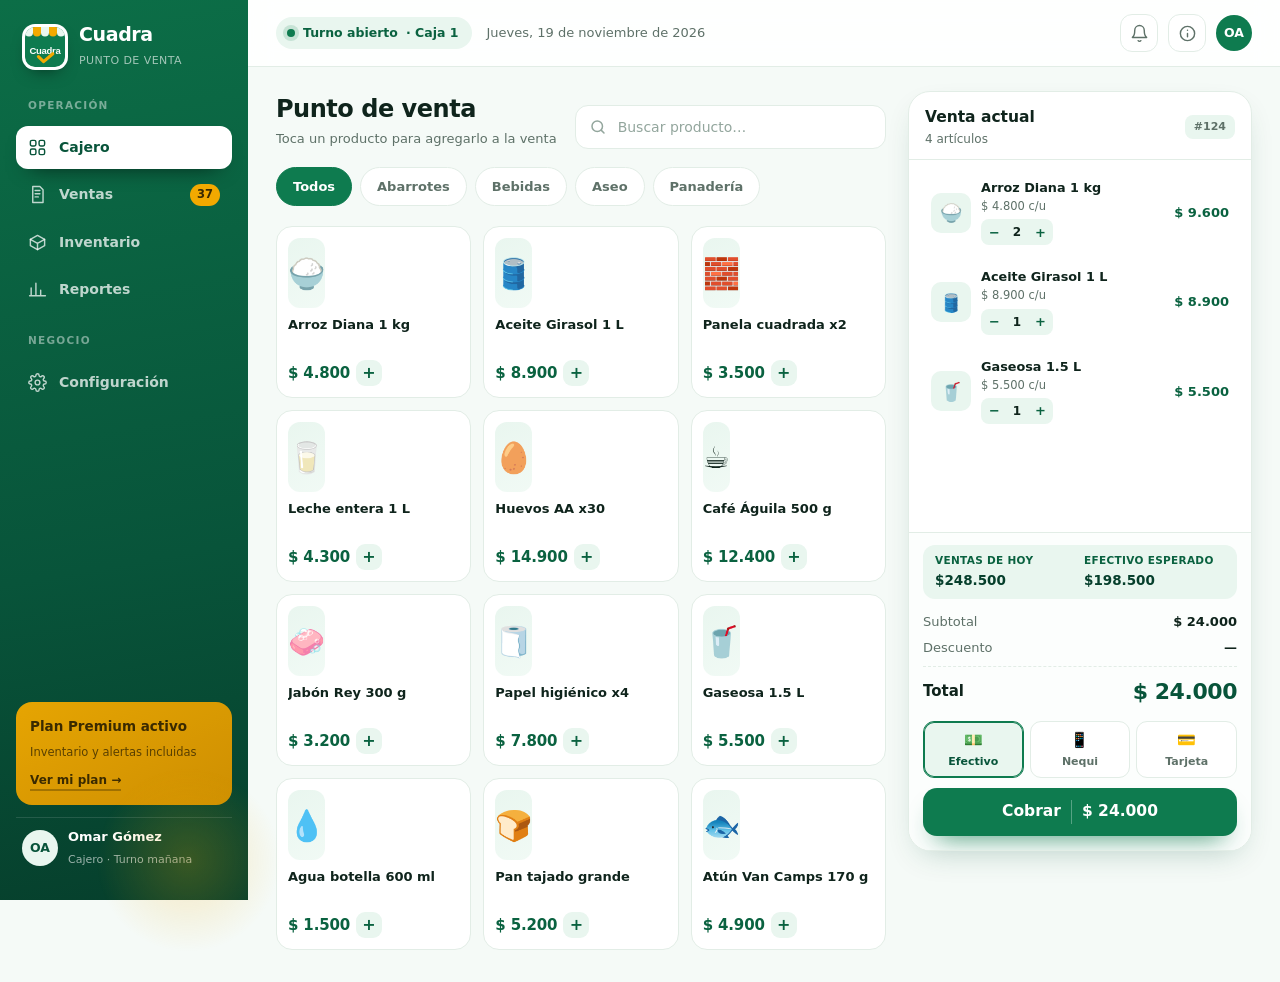
==== cajero.html @ 862bafe7 "Add vista de cajero responsive" ====
<!DOCTYPE html>
<html lang="es">
<head>
<meta charset="utf-8">
<meta name="viewport" content="width=device-width, initial-scale=1, viewport-fit=cover">
<meta name="theme-color" content="#0E7B4F">
<title>Cuadra · Cajero</title>
<link rel="icon" href="assets/logo-cuadra.svg">
<link rel="stylesheet" href="assets/app.css">
</head>
<body>

<div class="app">

  <!-- ================= BARRA LATERAL ================= -->
  <aside class="sidebar">
    <a class="marca" href="nosotros.html" title="Ir a la página Nosotros">
      <img class="marca__logo" src="assets/logo-cuadra.svg" alt="Cuadra">
      <span>
        <span class="marca__nombre">Cuadra</span><br>
        <span class="marca__sub">Punto de venta</span>
      </span>
    </a>

    <nav class="nav" aria-label="Navegación principal">
      <p class="nav__titulo">Operación</p>

      <a class="nav-item activo" href="cajero.html" aria-current="page">
        <svg viewBox="0 0 24 24" fill="none" stroke="currentColor" stroke-width="1.8" stroke-linecap="round" stroke-linejoin="round"><rect x="3" y="3" width="7" height="7" rx="2"/><rect x="14" y="3" width="7" height="7" rx="2"/><rect x="3" y="14" width="7" height="7" rx="2"/><rect x="14" y="14" width="7" height="7" rx="2"/></svg>
        Cajero
      </a>

      <a class="nav-item" href="#" aria-disabled="true">
        <svg viewBox="0 0 24 24" fill="none" stroke="currentColor" stroke-width="1.8" stroke-linecap="round" stroke-linejoin="round"><path d="M6 2h9l4 4v16H6z"/><path d="M9 7h6M9 11h6M9 15h4"/></svg>
        Ventas
        <span class="nav-item__badge">37</span>
      </a>

      <a class="nav-item" href="#" aria-disabled="true">
        <svg viewBox="0 0 24 24" fill="none" stroke="currentColor" stroke-width="1.8" stroke-linecap="round" stroke-linejoin="round"><path d="M21 8l-9-5-9 5v8l9 5 9-5z"/><path d="M3 8l9 5 9-5M12 13v8"/></svg>
        Inventario
      </a>

      <a class="nav-item" href="#" aria-disabled="true">
        <svg viewBox="0 0 24 24" fill="none" stroke="currentColor" stroke-width="1.8" stroke-linecap="round" stroke-linejoin="round"><path d="M4 20V10M10 20V4M16 20v-7M22 20H2"/></svg>
        Reportes
      </a>

      <p class="nav__titulo" style="margin-top:18px">Negocio</p>

      <a class="nav-item" href="#" aria-disabled="true">
        <svg viewBox="0 0 24 24" fill="none" stroke="currentColor" stroke-width="1.8" stroke-linecap="round" stroke-linejoin="round"><circle cx="12" cy="12" r="3"/><path d="M19.4 15a1.7 1.7 0 0 0 .3 1.9l.1.1a2 2 0 1 1-2.8 2.8l-.1-.1a1.7 1.7 0 0 0-1.9-.3 1.7 1.7 0 0 0-1 1.5V21a2 2 0 1 1-4 0v-.1a1.7 1.7 0 0 0-1.1-1.5 1.7 1.7 0 0 0-1.9.3l-.1.1a2 2 0 1 1-2.8-2.8l.1-.1a1.7 1.7 0 0 0 .3-1.9 1.7 1.7 0 0 0-1.5-1H3a2 2 0 1 1 0-4h.1A1.7 1.7 0 0 0 4.6 9a1.7 1.7 0 0 0-.3-1.9l-.1-.1a2 2 0 1 1 2.8-2.8l.1.1a1.7 1.7 0 0 0 1.9.3H9a1.7 1.7 0 0 0 1-1.5V3a2 2 0 1 1 4 0v.1a1.7 1.7 0 0 0 1 1.5 1.7 1.7 0 0 0 1.9-.3l.1-.1a2 2 0 1 1 2.8 2.8l-.1.1a1.7 1.7 0 0 0-.3 1.9V9a1.7 1.7 0 0 0 1.5 1H21a2 2 0 1 1 0 4h-.1a1.7 1.7 0 0 0-1.5 1z"/></svg>
        Configuración
      </a>
    </nav>

    <div class="sidebar__pie">
      <div class="tarjeta-plan">
        <strong>Plan Premium activo</strong>
        <span>Inventario y alertas incluidas</span>
        <a href="nosotros.html#planes">Ver mi plan →</a>
      </div>
      <div class="usuario">
        <span class="avatar">OA</span>
        <span class="usuario__info">
          <b>Omar Gómez</b>
          <span>Cajero · Turno mañana</span>
        </span>
      </div>
    </div>
  </aside>

  <!-- ================= CONTENIDO ================= -->
  <main class="pos">

    <header class="topbar">
      <a class="topbar__marca" href="nosotros.html">
        <img src="assets/logo-cuadra.svg" alt="">
        <span>Cuadra</span>
      </a>

      <span class="estado"><span class="estado__punto"></span> Turno abierto<span class="estado__extra"> · Caja 1</span></span>
      <span class="topbar__fecha">Jueves, 19 de noviembre de 2026</span>

      <div class="topbar__acciones">
        <button class="icono-btn" type="button" aria-label="Notificaciones">
          <svg viewBox="0 0 24 24" fill="none" stroke="currentColor" stroke-width="1.8" stroke-linecap="round" stroke-linejoin="round"><path d="M18 8a6 6 0 1 0-12 0c0 7-3 9-3 9h18s-3-2-3-9"/><path d="M13.7 21a2 2 0 0 1-3.4 0"/></svg>
        </button>
        <a class="icono-btn icono-btn--info" href="nosotros.html" aria-label="Ver la página del producto">
          <svg viewBox="0 0 24 24" fill="none" stroke="currentColor" stroke-width="1.8" stroke-linecap="round" stroke-linejoin="round"><circle cx="12" cy="12" r="9"/><path d="M12 16v-4M12 8h.01"/></svg>
        </a>
        <span class="avatar" style="background:#0E7B4F;color:#fff">OA</span>
      </div>
    </header>

    <div class="pos-grid">

      <!-- ---------- Catálogo ---------- -->
      <section class="catalogo" aria-label="Catálogo de productos">
        <div class="catalogo__cab">
          <div>
            <h1>Punto de venta</h1>
            <p class="muted">Toca un producto para agregarlo a la venta</p>
          </div>
          <div class="buscador">
            <svg viewBox="0 0 24 24" fill="none" stroke="currentColor" stroke-width="2" stroke-linecap="round"><circle cx="11" cy="11" r="7"/><path d="m20 20-3.5-3.5"/></svg>
            <input id="buscar" type="search" placeholder="Buscar producto…" aria-label="Buscar producto">
          </div>
        </div>

        <div class="chips" id="chips" role="tablist" aria-label="Categorías"></div>
        <div class="productos" id="productos"></div>
      </section>

      <!-- ---------- Ticket ---------- -->
      <aside class="ticket" id="ticket" aria-label="Venta actual">
        <div class="ticket__cab">
          <div>
            <h2>Venta actual</h2>
            <p id="cantidadItems">0 artículos</p>
          </div>
          <span class="ticket__folio" id="folio">#124</span>
          <button class="icono-btn ticket__cerrar" id="cerrarTicket" type="button" aria-label="Cerrar">
            <svg viewBox="0 0 24 24" fill="none" stroke="currentColor" stroke-width="2" stroke-linecap="round"><path d="M18 6 6 18M6 6l12 12"/></svg>
          </button>
        </div>

        <div class="ticket__items" id="items"></div>

        <div class="ticket__pie">
          <div class="resumen-turno">
            <div><span>Ventas de hoy</span><b>$248.500</b></div>
            <div><span>Efectivo esperado</span><b>$198.500</b></div>
          </div>

          <div class="fila"><span>Subtotal</span><b id="subtotal">$0</b></div>
          <div class="fila"><span>Descuento</span><b>—</b></div>
          <div class="fila fila--total"><span>Total</span><b id="total">$0</b></div>

          <div class="pagos" role="group" aria-label="Método de pago">
            <button class="pago activo" type="button" data-pago="Efectivo"><em>💵</em> Efectivo</button>
            <button class="pago" type="button" data-pago="Nequi"><em>📱</em> Nequi</button>
            <button class="pago" type="button" data-pago="Tarjeta"><em>💳</em> Tarjeta</button>
          </div>

          <button class="btn-cobrar" id="cobrar" type="button">
            Cobrar <span id="cobrarTotal">$0</span>
          </button>
        </div>
      </aside>

    </div>
  </main>
</div>

<!-- ================= NAVEGACIÓN MÓVIL ================= -->
<nav class="bottom-nav" aria-label="Navegación móvil">
  <a class="activo" href="cajero.html">
    <svg viewBox="0 0 24 24" fill="none" stroke="currentColor" stroke-width="1.8" stroke-linecap="round" stroke-linejoin="round"><rect x="3" y="3" width="7" height="7" rx="2"/><rect x="14" y="3" width="7" height="7" rx="2"/><rect x="3" y="14" width="7" height="7" rx="2"/><rect x="14" y="14" width="7" height="7" rx="2"/></svg>
    Cajero
  </a>
  <a href="#">
    <svg viewBox="0 0 24 24" fill="none" stroke="currentColor" stroke-width="1.8" stroke-linecap="round" stroke-linejoin="round"><path d="M6 2h9l4 4v16H6z"/><path d="M9 7h6M9 11h6M9 15h4"/></svg>
    Ventas
  </a>
  <a href="#">
    <svg viewBox="0 0 24 24" fill="none" stroke="currentColor" stroke-width="1.8" stroke-linecap="round" stroke-linejoin="round"><path d="M21 8l-9-5-9 5v8l9 5 9-5z"/><path d="M3 8l9 5 9-5M12 13v8"/></svg>
    Inventario
  </a>
  <a href="nosotros.html">
    <svg viewBox="0 0 24 24" fill="none" stroke="currentColor" stroke-width="1.8" stroke-linecap="round" stroke-linejoin="round"><circle cx="12" cy="8" r="4"/><path d="M4 21v-1a6 6 0 0 1 6-6h4a6 6 0 0 1 6 6v1"/></svg>
    Nosotros
  </a>
</nav>

<!-- Barra flotante del carrito (móvil) -->
<div class="cart-bar" id="cartBar" hidden>
  <div class="cart-bar__info">
    <span id="cartBarInfo">0 artículos</span>
    <b id="cartBarTotal">$0</b>
  </div>
  <button type="button" id="abrirTicket">Ver venta</button>
</div>

<div class="scrim" id="scrim"></div>

<!-- ================= MODAL DE COBRO ================= -->
<div class="modal" id="modal" role="dialog" aria-modal="true" aria-labelledby="modalTitulo">
  <div class="modal__caja">
    <div class="modal__icono">
      <svg viewBox="0 0 24 24" fill="none" stroke="currentColor" stroke-width="2" stroke-linecap="round" stroke-linejoin="round"><path d="M20 6 9 17l-5-5"/></svg>
    </div>
    <h3 id="modalTitulo">Confirmar cobro</h3>
    <p>Revisa el monto antes de cerrar la venta.</p>

    <div class="modal__total">
      <span>Total a cobrar</span>
      <b id="modalTotal">$0</b>
    </div>

    <div class="campo">
      <label for="efectivo">Efectivo recibido</label>
      <input id="efectivo" type="number" inputmode="numeric" min="0" step="100" placeholder="0">
    </div>

    <div class="cambio">
      <span>Cambio</span>
      <b id="cambio">$0</b>
    </div>

    <div class="modal__acciones">
      <button class="btn btn-ghost" type="button" id="cerrarModal">Cancelar</button>
      <button class="btn btn-primary" type="button" id="confirmarVenta">Registrar venta</button>
    </div>
  </div>
</div>

<div class="toast" id="toast" role="status" aria-live="polite">
  <svg viewBox="0 0 24 24" fill="none" stroke="currentColor" stroke-width="2.4" stroke-linecap="round" stroke-linejoin="round"><path d="M20 6 9 17l-5-5"/></svg>
  <span>Producto agregado</span>
</div>

<script src="assets/app.js"></script>
</body>
</html>
---- assets/app.css ----
/* =========================================================
   CUADRA — Hoja de estilos única
   Paleta: verde #0E7B4F · ámbar #F2A900 · menta #E9F6EF
   Vistas: cajero (escritorio + móvil) y sitio "Nosotros"
   ========================================================= */

/* ---------- 1. Tokens y base ---------- */
:root {
  --verde: #0E7B4F;
  --verde-600: #0C6E47;
  --verde-700: #0A6240;
  --verde-800: #08543A;
  --verde-900: #063F2C;
  --ambar: #F2A900;
  --ambar-600: #D99400;
  --ambar-100: #FFF4D6;
  --menta: #E9F6EF;
  --menta-300: #CDEBDC;
  --menta-400: #A9DCC2;
  --tinta: #0F241C;
  --gris: #5E7168;
  --gris-300: #93A69D;
  --linea: #E2EDE6;
  --fondo: #F5FAF7;
  --blanco: #FFFFFF;
  --rojo: #C8402F;

  --radio-s: 12px;
  --radio: 18px;
  --radio-l: 24px;
  --sombra-s: 0 2px 8px -2px rgba(8, 84, 58, .12);
  --sombra: 0 12px 32px -14px rgba(8, 84, 58, .30);
  --sombra-l: 0 28px 70px -30px rgba(8, 84, 58, .45);
  --fuente: "Segoe UI Variable Display", "Segoe UI", system-ui, -apple-system,
            "Helvetica Neue", Arial, sans-serif;
}

*, *::before, *::after { box-sizing: border-box; }

html { -webkit-text-size-adjust: 100%; scroll-behavior: smooth; }

body {
  margin: 0;
  font-family: var(--fuente);
  font-size: 15px;
  line-height: 1.5;
  color: var(--tinta);
  background: var(--fondo);
  -webkit-font-smoothing: antialiased;
}

h1, h2, h3, h4, p, figure, blockquote { margin: 0; }
ul { margin: 0; padding: 0; list-style: none; }
a { color: inherit; text-decoration: none; }
button { font: inherit; color: inherit; background: none; border: 0; cursor: pointer; }
svg { display: block; }
img { max-width: 100%; }

:focus-visible {
  outline: 3px solid rgba(242, 169, 0, .55);
  outline-offset: 2px;
  border-radius: 10px;
}

[hidden] { display: none !important; }
.muted { color: var(--gris); font-size: 13px; }
.sr-only {
  position: absolute; width: 1px; height: 1px; padding: 0; margin: -1px;
  overflow: hidden; clip: rect(0 0 0 0); white-space: nowrap; border: 0;
}

/* ---------- 2. Botones y etiquetas ---------- */
.btn {
  display: inline-flex; align-items: center; justify-content: center; gap: 9px;
  padding: 12px 20px; border-radius: 999px;
  font-weight: 700; font-size: 14.5px; line-height: 1;
  border: 1px solid transparent;
  transition: transform .12s ease, background .18s ease, box-shadow .18s ease, color .18s ease;
  white-space: nowrap;
}
.btn:active { transform: translateY(1px); }
.btn svg { width: 18px; height: 18px; }

.btn-primary { background: var(--verde); color: #fff; box-shadow: 0 10px 22px -12px rgba(14, 123, 79, .9); }
.btn-primary:hover { background: var(--verde-700); }

.btn-ambar { background: var(--ambar); color: #3A2A00; box-shadow: 0 12px 26px -12px rgba(242, 169, 0, .9); }
.btn-ambar:hover { background: #FFB91A; }

.btn-ghost { background: transparent; color: var(--verde-700); border-color: var(--menta-300); }
.btn-ghost:hover { background: var(--menta); }

.btn-blanco { background: #fff; color: var(--verde-800); }
.btn-blanco:hover { background: var(--menta); }

.btn-lg { padding: 15px 26px; font-size: 15.5px; }
.btn-block { width: 100%; }

.etiqueta {
  display: inline-flex; align-items: center; gap: 7px;
  padding: 6px 12px; border-radius: 999px;
  font-size: 12px; font-weight: 700; letter-spacing: .02em;
  background: var(--menta); color: var(--verde-700);
}
.etiqueta--ambar { background: var(--ambar-100); color: #8A5F00; }

/* =========================================================
   VISTA CAJERO
   ========================================================= */
.app {
  display: grid;
  grid-template-columns: 248px minmax(0, 1fr);
  min-height: 100vh;
}

/* ----- Barra lateral ----- */
.sidebar {
  position: sticky; top: 0; height: 100vh;
  display: flex; flex-direction: column; gap: 26px;
  padding: 22px 16px;
  background: linear-gradient(170deg, #0C6E47 0%, #08543A 62%, #063F2C 100%);
  color: #fff;
  z-index: 30;
}
.sidebar::after {
  content: ""; position: absolute; inset: auto -40px -60px auto;
  width: 200px; height: 200px; border-radius: 50%;
  background: radial-gradient(circle, rgba(242, 169, 0, .22), transparent 65%);
  pointer-events: none;
}

.marca { display: flex; align-items: center; gap: 11px; padding: 2px 6px; }
.marca__logo {
  width: 46px; height: 46px; border-radius: 13px; flex: none;
  background: #fff; padding: 3px;
  box-shadow: 0 8px 18px -10px rgba(0, 0, 0, .7);
}
.marca__nombre { font-weight: 800; font-size: 19px; letter-spacing: -.02em; line-height: 1.1; }
.marca__sub { font-size: 11px; color: rgba(255, 255, 255, .62); letter-spacing: .04em; text-transform: uppercase; }

.nav { display: flex; flex-direction: column; gap: 4px; }
.nav__titulo {
  font-size: 10.5px; letter-spacing: .12em; text-transform: uppercase;
  color: rgba(255, 255, 255, .45); font-weight: 700;
  padding: 0 12px; margin-bottom: 8px;
}
.nav-item {
  display: flex; align-items: center; gap: 12px;
  padding: 11px 12px; border-radius: 12px;
  font-size: 14px; font-weight: 600;
  color: rgba(255, 255, 255, .74);
  transition: background .15s ease, color .15s ease;
}
.nav-item svg { width: 19px; height: 19px; flex: none; }
.nav-item:hover { background: rgba(255, 255, 255, .09); color: #fff; }
.nav-item.activo {
  background: #fff; color: var(--verde-800);
  box-shadow: 0 10px 22px -14px rgba(0, 0, 0, .85);
}
.nav-item__badge {
  margin-left: auto; min-width: 22px; height: 22px; padding: 0 7px;
  border-radius: 999px; background: var(--ambar); color: #3A2A00;
  font-size: 11.5px; font-weight: 800; display: grid; place-items: center;
}
.nav-item.activo .nav-item__badge { background: var(--verde); color: #fff; }

.sidebar__pie { margin-top: auto; display: flex; flex-direction: column; gap: 12px; }
.tarjeta-plan {
  border-radius: 16px; padding: 14px;
  background: linear-gradient(150deg, rgba(242, 169, 0, .95), rgba(217, 148, 0, .95));
  color: #3A2A00;
}
.tarjeta-plan strong { display: block; font-size: 13.5px; margin-bottom: 3px; }
.tarjeta-plan span { font-size: 11.5px; opacity: .8; }
.tarjeta-plan a {
  display: inline-block; margin-top: 9px; font-size: 12px; font-weight: 800;
  border-bottom: 2px solid rgba(58, 42, 0, .35);
}

.usuario {
  display: flex; align-items: center; gap: 10px;
  padding: 9px 6px; border-top: 1px solid rgba(255, 255, 255, .12);
}
.avatar {
  width: 36px; height: 36px; border-radius: 50%; flex: none;
  display: grid; place-items: center;
  background: var(--menta); color: var(--verde-800);
  font-weight: 800; font-size: 12.5px;
}
.usuario__info { min-width: 0; }
.usuario__info b { display: block; font-size: 13px; font-weight: 700; white-space: nowrap; overflow: hidden; text-overflow: ellipsis; }
.usuario__info span { font-size: 11px; color: rgba(255, 255, 255, .6); }

/* ----- Barra superior ----- */
.pos { display: flex; flex-direction: column; min-width: 0; }

.topbar {
  position: sticky; top: 0; z-index: 20;
  display: flex; align-items: center; gap: 14px;
  padding: 14px 28px;
  background: rgba(255, 255, 255, .88);
  backdrop-filter: blur(12px);
  border-bottom: 1px solid var(--linea);
}
.topbar__marca { display: none; align-items: center; gap: 9px; font-weight: 800; }
.topbar__marca img { width: 32px; height: 32px; border-radius: 9px; }

.estado {
  display: inline-flex; align-items: center; gap: 8px;
  padding: 7px 14px 7px 11px; border-radius: 999px;
  background: var(--menta); color: var(--verde-700);
  font-size: 12.5px; font-weight: 700;
}
.estado__punto {
  width: 8px; height: 8px; border-radius: 50%; background: var(--verde);
  box-shadow: 0 0 0 4px rgba(14, 123, 79, .16);
}

.topbar__fecha { font-size: 13px; color: var(--gris); }
.topbar__acciones { margin-left: auto; display: flex; align-items: center; gap: 10px; }

.icono-btn {
  width: 38px; height: 38px; border-radius: 12px;
  display: grid; place-items: center;
  border: 1px solid var(--linea); background: #fff; color: var(--gris);
  transition: .15s;
}
.icono-btn:hover { color: var(--verde); border-color: var(--menta-300); background: var(--menta); }
.icono-btn svg { width: 19px; height: 19px; }

/* ----- Cuerpo del punto de venta ----- */
.pos-grid {
  display: grid;
  grid-template-columns: minmax(0, 1fr) 344px;
  gap: 22px;
  padding: 24px 28px 32px;
  align-items: start;
}

.catalogo { min-width: 0; }
.catalogo__cab { display: flex; align-items: flex-end; gap: 18px; flex-wrap: wrap; margin-bottom: 18px; }
.catalogo__cab h1 { font-size: 24px; font-weight: 800; letter-spacing: -.02em; }
.catalogo__cab p { margin-top: 2px; }

.buscador {
  position: relative; flex: 1; min-width: 220px; max-width: 340px; margin-left: auto;
}
.buscador svg {
  position: absolute; left: 14px; top: 50%; transform: translateY(-50%);
  width: 18px; height: 18px; color: var(--gris-300);
}
.buscador input {
  width: 100%; height: 44px; padding: 0 14px 0 42px;
  border-radius: 13px; border: 1px solid var(--linea);
  background: #fff; font: inherit; font-size: 14px; color: var(--tinta);
  transition: border-color .15s, box-shadow .15s;
}
.buscador input::placeholder { color: var(--gris-300); }
.buscador input:focus {
  outline: none; border-color: var(--menta-400);
  box-shadow: 0 0 0 4px rgba(14, 123, 79, .09);
}

.chips { display: flex; gap: 8px; overflow-x: auto; padding-bottom: 4px; margin-bottom: 16px; scrollbar-width: none; }
.chips::-webkit-scrollbar { display: none; }
.chip {
  flex: none; padding: 9px 16px; border-radius: 999px;
  background: #fff; border: 1px solid var(--linea);
  font-size: 13px; font-weight: 600; color: var(--gris);
  transition: .15s;
}
.chip:hover { border-color: var(--menta-400); color: var(--verde-700); }
.chip.activo { background: var(--verde); border-color: var(--verde); color: #fff; font-weight: 700; }

.productos {
  display: grid;
  grid-template-columns: repeat(auto-fill, minmax(148px, 1fr));
  gap: 12px;
}

.producto {
  display: flex; flex-direction: column; gap: 9px;
  padding: 11px; text-align: left;
  background: #fff; border: 1px solid var(--linea); border-radius: 16px;
  transition: transform .14s ease, box-shadow .18s ease, border-color .18s ease;
}
.producto:hover {
  transform: translateY(-2px);
  box-shadow: var(--sombra);
  border-color: var(--menta-300);
}
.producto__foto {
  height: 70px; border-radius: 12px;
  display: grid; place-items: center; font-size: 30px;
  background: linear-gradient(150deg, var(--menta) 0%, #F1FAF5 100%);
}
.producto__nombre {
  font-size: 13px; font-weight: 700; line-height: 1.3; color: var(--tinta);
  display: -webkit-box; -webkit-line-clamp: 2; -webkit-box-orient: vertical; overflow: hidden;
  min-height: 34px;
}
.producto__pie { display: flex; align-items: center; justify-content: space-between; gap: 6px; }
.producto__precio { font-size: 15px; font-weight: 800; color: var(--verde-700); letter-spacing: -.01em; }
.producto__mas {
  width: 26px; height: 26px; border-radius: 9px; flex: none;
  display: grid; place-items: center;
  background: var(--menta); color: var(--verde-700);
  font-size: 16px; font-weight: 800; line-height: 1;
}
.producto:hover .producto__mas { background: var(--verde); color: #fff; }

.vacio {
  grid-column: 1 / -1; padding: 44px 20px; text-align: center;
  color: var(--gris); font-size: 14px;
  border: 1px dashed var(--linea); border-radius: 16px; background: #fff;
}

/* ----- Ticket ----- */
.ticket {
  position: sticky; top: 86px;
  display: flex; flex-direction: column;
  height: calc(100vh - 112px); max-height: 760px;
  background: #fff; border: 1px solid var(--linea); border-radius: 22px;
  box-shadow: var(--sombra);
  overflow: hidden;
  z-index: 25;
}
.ticket__cab {
  display: flex; align-items: center; gap: 10px;
  padding: 14px 16px 11px;
  border-bottom: 1px solid var(--linea);
}
.ticket__cab h2 { font-size: 15.5px; font-weight: 800; }
.ticket__cab p { font-size: 12px; color: var(--gris); margin-top: 1px; }
.ticket__cerrar { display: none; margin-left: auto; }
.ticket__folio {
  margin-left: auto; font-size: 11px; font-weight: 700; color: var(--gris);
  background: var(--menta); border-radius: 8px; padding: 4px 9px;
}

.ticket__items { flex: 1; min-height: 0; overflow-y: auto; padding: 12px 14px; display: flex; flex-direction: column; gap: 8px; }

.linea {
  display: grid; grid-template-columns: 40px minmax(0, 1fr) auto; gap: 10px;
  align-items: center; padding: 8px; border-radius: 12px;
  transition: background .15s;
}
.linea:hover { background: #F7FBF9; }
.linea__foto {
  width: 40px; height: 40px; border-radius: 10px; display: grid; place-items: center;
  background: var(--menta); font-size: 18px;
}
.linea__nombre { font-size: 12.8px; font-weight: 700; line-height: 1.25; }
.linea__precio { font-size: 11.5px; color: var(--gris); margin-top: 2px; }
.linea__fin { text-align: right; }
.linea__total { font-size: 13px; font-weight: 800; color: var(--verde-700); }

.stepper {
  display: inline-flex; align-items: center; gap: 2px;
  margin-top: 4px; background: var(--menta); border-radius: 8px; padding: 2px;
}
.stepper button {
  width: 22px; height: 22px; border-radius: 6px;
  display: grid; place-items: center; font-size: 13px; font-weight: 800;
  color: var(--verde-700);
}
.stepper button:hover { background: #fff; }
.stepper span { min-width: 20px; text-align: center; font-size: 12px; font-weight: 800; }

.ticket__vacio {
  flex: 1; display: grid; place-content: center; gap: 8px; text-align: center;
  color: var(--gris); font-size: 13px; padding: 24px;
}
.ticket__vacio span { font-size: 34px; opacity: .5; }

.ticket__pie { border-top: 1px solid var(--linea); padding: 12px 14px 14px; background: #FCFEFD; }

.resumen-turno {
  display: grid; grid-template-columns: 1fr 1fr; gap: 8px;
  padding: 8px 12px; margin-bottom: 10px;
  border-radius: 12px; background: var(--menta);
}
.resumen-turno div span { display: block; font-size: 10.5px; color: var(--verde-700); font-weight: 700; text-transform: uppercase; letter-spacing: .03em; }
.resumen-turno div b { font-size: 13.5px; font-weight: 800; color: var(--verde-900); }

.fila { display: flex; align-items: center; justify-content: space-between; font-size: 13px; color: var(--gris); padding: 3px 0; }
.fila b { color: var(--tinta); font-weight: 700; }
.fila--total { margin-top: 6px; padding-top: 8px; border-top: 1px dashed var(--linea); font-size: 15px; color: var(--tinta); font-weight: 700; }
.fila--total b { font-size: 22px; font-weight: 800; color: var(--verde-800); letter-spacing: -.02em; }

.pagos { display: grid; grid-template-columns: repeat(3, 1fr); gap: 6px; margin: 10px 0; }
.pago {
  display: flex; flex-direction: column; align-items: center; gap: 2px;
  padding: 7px 4px; border-radius: 11px;
  border: 1px solid var(--linea); background: #fff;
  font-size: 11px; font-weight: 700; color: var(--gris);
  transition: .15s;
}
.pago em { font-style: normal; font-size: 15px; }
.pago:hover { border-color: var(--menta-400); color: var(--verde-700); }
.pago.activo { border-color: var(--verde); background: var(--menta); color: var(--verde-800); box-shadow: inset 0 0 0 1px var(--verde); }

.btn-cobrar {
  width: 100%; height: 48px; border-radius: 14px;
  display: flex; align-items: center; justify-content: center; gap: 10px;
  background: var(--verde); color: #fff;
  font-size: 15.5px; font-weight: 800;
  box-shadow: 0 14px 26px -14px rgba(14, 123, 79, .9);
  transition: .15s;
}
.btn-cobrar:hover { background: var(--verde-700); }
.btn-cobrar:disabled { background: #D8E4DD; color: #8FA49A; box-shadow: none; cursor: not-allowed; }
.btn-cobrar span { padding-left: 10px; border-left: 1px solid rgba(255, 255, 255, .3); }

/* ----- Navegación móvil ----- */
.bottom-nav, .cart-bar, .scrim { display: none; }

.bottom-nav {
  position: fixed; left: 0; right: 0; bottom: 0; z-index: 50;
  align-items: center; justify-content: space-around;
  padding: 8px 6px calc(8px + env(safe-area-inset-bottom));
  background: rgba(255, 255, 255, .96);
  backdrop-filter: blur(14px);
  border-top: 1px solid var(--linea);
}
.bottom-nav a {
  display: flex; flex-direction: column; align-items: center; gap: 3px;
  font-size: 10.5px; font-weight: 700; color: var(--gris-300);
  padding: 4px 12px; border-radius: 10px;
}
.bottom-nav a svg { width: 22px; height: 22px; }
.bottom-nav a.activo { color: var(--verde); }

.cart-bar {
  position: fixed; left: 12px; right: 12px; bottom: calc(72px + env(safe-area-inset-bottom));
  z-index: 45; align-items: center; gap: 12px;
  padding: 10px 10px 10px 16px; border-radius: 16px;
  background: var(--verde-800); color: #fff;
  box-shadow: 0 18px 36px -16px rgba(6, 63, 44, .8);
}
.cart-bar__info { min-width: 0; }
.cart-bar__info span { display: block; font-size: 11px; color: rgba(255, 255, 255, .65); }
.cart-bar__info b { font-size: 16px; font-weight: 800; }
.cart-bar button {
  margin-left: auto; padding: 10px 16px; border-radius: 11px;
  background: var(--ambar); color: #3A2A00; font-weight: 800; font-size: 13px;
}

.scrim {
  position: fixed; inset: 0; z-index: 55;
  background: rgba(6, 44, 30, .45);
  backdrop-filter: blur(2px);
  opacity: 0; pointer-events: none; transition: opacity .25s;
}
.scrim.visible { opacity: 1; pointer-events: auto; }

/* ----- Modal de cobro ----- */
.modal {
  position: fixed; inset: 0; z-index: 80;
  display: grid; place-items: center; padding: 20px;
  background: rgba(6, 44, 30, .5); backdrop-filter: blur(4px);
  opacity: 0; pointer-events: none; transition: opacity .2s;
}
.modal.abierto { opacity: 1; pointer-events: auto; }
.modal__caja {
  width: 100%; max-width: 380px; padding: 24px;
  background: #fff; border-radius: 22px; box-shadow: var(--sombra-l);
  transform: translateY(12px) scale(.98); transition: transform .22s;
}
.modal.abierto .modal__caja { transform: none; }
.modal__icono {
  width: 54px; height: 54px; border-radius: 50%; display: grid; place-items: center;
  background: var(--menta); color: var(--verde); margin-bottom: 14px;
}
.modal__icono svg { width: 26px; height: 26px; }
.modal h3 { font-size: 19px; font-weight: 800; letter-spacing: -.01em; }
.modal p { font-size: 13.5px; color: var(--gris); margin-top: 5px; }
.modal__total {
  display: flex; align-items: center; justify-content: space-between;
  margin: 16px 0; padding: 14px 16px; border-radius: 14px; background: var(--fondo);
}
.modal__total span { font-size: 13px; color: var(--gris); font-weight: 600; }
.modal__total b { font-size: 22px; font-weight: 800; color: var(--verde-800); }
.campo { margin-bottom: 14px; }
.campo label { display: block; font-size: 12px; font-weight: 700; color: var(--gris); margin-bottom: 6px; }
.campo input {
  width: 100%; height: 46px; padding: 0 14px;
  border: 1px solid var(--linea); border-radius: 12px;
  font: inherit; font-size: 15px; font-weight: 700; color: var(--tinta);
}
.campo input:focus { outline: none; border-color: var(--menta-400); box-shadow: 0 0 0 4px rgba(14, 123, 79, .09); }
.cambio { display: flex; justify-content: space-between; font-size: 13.5px; padding: 10px 0 0; color: var(--gris); }
.cambio b { color: var(--verde-700); font-weight: 800; font-size: 15px; }
.modal__acciones { display: flex; gap: 10px; margin-top: 18px; }
.modal__acciones .btn { flex: 1; }

/* ----- Aviso flotante ----- */
.toast {
  position: fixed; left: 50%; bottom: 28px; z-index: 90;
  transform: translate(-50%, 20px);
  display: flex; align-items: center; gap: 10px;
  padding: 12px 20px; border-radius: 999px;
  background: var(--verde-800); color: #fff;
  font-size: 13.5px; font-weight: 700;
  box-shadow: 0 18px 40px -18px rgba(6, 63, 44, .9);
  opacity: 0; pointer-events: none; transition: .28s;
}
.toast.visible { opacity: 1; transform: translate(-50%, 0); }
.toast svg { width: 18px; height: 18px; color: var(--ambar); }

/* Portátiles de 1024 a 1120 px: versión compacta del escritorio */
@media (min-width: 861px) and (max-width: 1120px) {
  .app { grid-template-columns: 214px minmax(0, 1fr); }
  .sidebar { padding: 18px 12px; gap: 20px; }
  .pos-grid { grid-template-columns: minmax(0, 1fr) 304px; gap: 18px; padding: 18px; }
  .productos { grid-template-columns: repeat(auto-fill, minmax(126px, 1fr)); gap: 10px; }
  .catalogo__cab h1 { font-size: 21px; }
  .topbar { padding: 12px 18px; }
  .topbar__fecha { display: none; }
  .ticket__pie { padding: 10px 12px 12px; }
}

/* =========================================================
   VISTA MÓVIL DEL CAJERO
   ========================================================= */
@media (max-width: 860px) {
  .app { grid-template-columns: 1fr; }
  .sidebar { display: none; }

  .topbar { padding: 12px 16px; }
  .topbar__marca { display: flex; }
  .topbar__marca span { display: none; }
  .topbar__fecha { display: none; }
  .topbar .icono-btn--info { display: none; }
  .estado { padding: 6px 11px; font-size: 11.5px; white-space: nowrap; }
  .estado__extra { display: none; }

  .pos-grid { grid-template-columns: 1fr; padding: 16px 14px 180px; gap: 16px; }
  .catalogo__cab h1 { font-size: 20px; }
  .buscador { max-width: none; margin-left: 0; }
  .productos { grid-template-columns: repeat(2, minmax(0, 1fr)); gap: 10px; }
  .producto__foto { height: 62px; font-size: 26px; }

  /* Ticket como hoja inferior */
  .ticket {
    position: fixed; left: 0; right: 0; bottom: 0; top: auto;
    height: auto; max-height: 88vh;
    border-radius: 24px 24px 0 0; border-bottom: 0;
    transform: translateY(102%);
    transition: transform .3s cubic-bezier(.32, .72, 0, 1);
    z-index: 60;
  }
  .ticket.abierto { transform: translateY(0); }
  .ticket__cerrar { display: grid; }
  .ticket__cab { padding: 16px 18px 12px; }
  .ticket__items { padding: 10px 12px; }
  .ticket__pie { padding: 12px 16px calc(16px + env(safe-area-inset-bottom)); }

  .bottom-nav { display: flex; }
  .cart-bar { display: flex; }
  .scrim { display: block; }
}

@media (min-width: 861px) {
  .cart-bar, .bottom-nav, .scrim { display: none !important; }
}

/* =========================================================
   SITIO "NOSOTROS"
   ========================================================= */
.site { background: #fff; }

.site-nav {
  position: sticky; top: 0; z-index: 40;
  display: flex; align-items: center; gap: 22px;
  padding: 14px clamp(18px, 5vw, 64px);
  background: rgba(255, 255, 255, .9);
  backdrop-filter: blur(14px);
  border-bottom: 1px solid var(--linea);
}
.site-nav__marca { display: flex; align-items: center; gap: 10px; font-weight: 800; font-size: 18px; letter-spacing: -.02em; }
.site-nav__marca img { width: 38px; height: 38px; border-radius: 10px; }
.site-nav__links { display: flex; gap: 26px; margin-left: 18px; }
.site-nav__links a { font-size: 14px; font-weight: 600; color: var(--gris); transition: color .15s; }
.site-nav__links a:hover { color: var(--verde); }
.site-nav__cta { margin-left: auto; display: flex; align-items: center; gap: 10px; }

.envoltura { width: min(1120px, 100% - 36px); margin-inline: auto; }

/* Hero */
.hero {
  position: relative; overflow: hidden;
  padding: clamp(44px, 7vw, 88px) 0 clamp(50px, 7vw, 92px);
  background:
    radial-gradient(900px 420px at 88% -8%, var(--menta) 0%, transparent 60%),
    radial-gradient(600px 320px at 4% 100%, #F2FAF6 0%, transparent 65%),
    #fff;
}
.hero__grid { display: grid; grid-template-columns: 1.05fr .95fr; gap: clamp(32px, 5vw, 64px); align-items: center; }
.hero h1 {
  margin-top: 18px;
  font-size: clamp(34px, 5vw, 56px);
  line-height: 1.05; letter-spacing: -.035em; font-weight: 800;
}
.hero h1 em { font-style: normal; color: var(--verde); position: relative; white-space: nowrap; }
.hero h1 em::after {
  content: ""; position: absolute; left: 0; right: 0; bottom: .02em; height: .18em;
  background: var(--ambar); opacity: .45; border-radius: 4px; z-index: -1;
}
.hero__texto { margin-top: 18px; font-size: clamp(15px, 1.5vw, 17.5px); color: var(--gris); max-width: 46ch; }
.hero__acciones { display: flex; flex-wrap: wrap; gap: 12px; margin-top: 28px; }
.hero__nota { margin-top: 14px; font-size: 12.5px; color: var(--gris-300); display: flex; align-items: center; gap: 7px; }

.hero-visual { position: relative; display: grid; place-items: center; }
.hv-card {
  width: min(340px, 100%); padding: 18px;
  background: #fff; border: 1px solid var(--linea); border-radius: 24px;
  box-shadow: var(--sombra-l);
}
.hv-head { display: flex; align-items: center; gap: 9px; padding-bottom: 12px; border-bottom: 1px solid var(--linea); }
.hv-head img { width: 30px; height: 30px; border-radius: 8px; }
.hv-head b { font-size: 13px; }
.hv-head span { margin-left: auto; font-size: 10.5px; font-weight: 700; color: var(--verde-700); background: var(--menta); padding: 4px 8px; border-radius: 999px; }
.hv-row { display: flex; align-items: center; gap: 10px; padding: 9px 0; border-bottom: 1px dashed var(--linea); }
.hv-row:last-of-type { border-bottom: 0; }
.hv-row i {
  width: 30px; height: 30px; border-radius: 8px; background: var(--menta);
  display: grid; place-items: center; font-style: normal; font-size: 15px;
}
.hv-row p { font-size: 12.5px; font-weight: 700; }
.hv-row small { font-size: 10.5px; color: var(--gris); display: block; font-weight: 500; }
.hv-row b { margin-left: auto; font-size: 12.5px; font-weight: 800; }
.hv-total { display: flex; justify-content: space-between; align-items: baseline; margin-top: 12px; padding-top: 12px; border-top: 1px solid var(--linea); }
.hv-total span { font-size: 12px; color: var(--gris); font-weight: 600; }
.hv-total b { font-size: 24px; font-weight: 800; color: var(--verde-800); letter-spacing: -.02em; }
.hv-btn {
  margin-top: 12px; height: 44px; border-radius: 12px;
  display: grid; place-items: center;
  background: var(--verde); color: #fff; font-weight: 800; font-size: 14px;
}
.hv-chip {
  position: absolute; display: flex; align-items: center; gap: 7px;
  padding: 10px 14px; border-radius: 14px;
  background: #fff; box-shadow: var(--sombra);
  font-size: 12px; font-weight: 700; color: var(--verde-800);
  animation: flotar 6s ease-in-out infinite;
}
.hv-chip b { color: var(--ambar-600); }
.hv-chip--1 { top: -48px; right: 2%; }
.hv-chip--2 { bottom: -48px; left: 2%; animation-delay: -3s; }
@keyframes flotar { 0%, 100% { transform: translateY(0); } 50% { transform: translateY(-8px); } }

/* Franja de cifras */
.cifras { background: var(--verde-800); color: #fff; padding: clamp(30px, 4vw, 46px) 0; }
.cifras__grid { display: grid; grid-template-columns: repeat(4, 1fr); gap: 22px; }
.cifra b { display: block; font-size: clamp(26px, 3vw, 36px); font-weight: 800; letter-spacing: -.03em; }
.cifra b span { color: var(--ambar); }
.cifra p { font-size: 12.5px; color: rgba(255, 255, 255, .68); margin-top: 2px; }

/* Secciones genéricas */
.seccion { padding: clamp(52px, 7vw, 92px) 0; }
.seccion--menta { background: var(--fondo); }
.seccion__cab { max-width: 620px; margin-bottom: clamp(28px, 4vw, 46px); }
.seccion__cab--centro { margin-inline: auto; text-align: center; }
.seccion h2 { font-size: clamp(26px, 3.4vw, 38px); line-height: 1.12; letter-spacing: -.03em; font-weight: 800; margin-top: 12px; }
.seccion__cab p { margin-top: 12px; color: var(--gris); font-size: 15.5px; }

.rejilla-3 { display: grid; grid-template-columns: repeat(3, 1fr); gap: 16px; }
.rejilla-2 { display: grid; grid-template-columns: repeat(2, 1fr); gap: 18px; }

.tarjeta {
  padding: 24px; background: #fff; border: 1px solid var(--linea); border-radius: var(--radio-l);
  transition: transform .18s ease, box-shadow .18s ease, border-color .18s ease;
}
.tarjeta:hover { transform: translateY(-3px); box-shadow: var(--sombra); border-color: var(--menta-300); }
.tarjeta__icono {
  width: 46px; height: 46px; border-radius: 14px; display: grid; place-items: center;
  background: var(--menta); color: var(--verde-700); margin-bottom: 16px;
}
.tarjeta__icono svg { width: 23px; height: 23px; }
.tarjeta h3 { font-size: 16.5px; font-weight: 800; letter-spacing: -.01em; }
.tarjeta p { margin-top: 7px; font-size: 14px; color: var(--gris); }

/* Problema / solución */
.duo { display: grid; grid-template-columns: 1fr 1fr; gap: 18px; }
.duo__caja { padding: clamp(24px, 3vw, 34px); border-radius: var(--radio-l); }
.duo__caja--problema { background: #fff; border: 1px solid var(--linea); }
.duo__caja--solucion { background: linear-gradient(160deg, var(--verde-700), var(--verde-900)); color: #fff; }
.duo__caja h3 { font-size: 20px; font-weight: 800; letter-spacing: -.02em; margin-bottom: 14px; }
.duo__caja li { display: flex; gap: 10px; padding: 7px 0; font-size: 14px; }
.duo__caja--problema li { color: var(--gris); }
.duo__caja--solucion li { color: rgba(255, 255, 255, .86); }
.duo__caja li span { flex: none; font-weight: 800; }
.duo__caja--problema li span { color: var(--rojo); }
.duo__caja--solucion li span { color: var(--ambar); }

/* Pasos */
.pasos { counter-reset: paso; display: grid; grid-template-columns: repeat(3, 1fr); gap: 18px; }
.paso { position: relative; padding-top: 16px; }
.paso::before {
  counter-increment: paso; content: counter(paso);
  display: grid; place-items: center;
  width: 40px; height: 40px; border-radius: 12px; margin-bottom: 14px;
  background: var(--verde); color: #fff; font-weight: 800; font-size: 16px;
}
.paso h3 { font-size: 16px; font-weight: 800; }
.paso p { margin-top: 6px; font-size: 14px; color: var(--gris); }

/* Planes */
.planes { display: grid; grid-template-columns: repeat(3, 1fr); gap: 18px; align-items: start; }
.plan {
  position: relative; padding: 28px; background: #fff;
  border: 1px solid var(--linea); border-radius: var(--radio-l);
}
.plan--destacado {
  border: 2px solid var(--verde); box-shadow: var(--sombra);
  background: linear-gradient(180deg, #fff, #F7FCF9);
}
.plan__badge {
  position: absolute; top: -12px; left: 28px;
  padding: 5px 12px; border-radius: 999px;
  background: var(--ambar); color: #3A2A00;
  font-size: 11px; font-weight: 800; letter-spacing: .04em; text-transform: uppercase;
}
.plan h3 { font-size: 15px; font-weight: 800; color: var(--verde-700); letter-spacing: .04em; text-transform: uppercase; }
.plan__precio { display: flex; align-items: baseline; gap: 6px; margin: 12px 0 4px; }
.plan__precio b { font-size: 40px; font-weight: 800; letter-spacing: -.04em; color: var(--verde-900); }
.plan__precio span { font-size: 13px; color: var(--gris); }
.plan > p { font-size: 13px; color: var(--gris); min-height: 38px; }
.plan ul { margin: 18px 0 22px; display: flex; flex-direction: column; gap: 9px; }
.plan li { display: flex; gap: 9px; font-size: 13.5px; }
.plan li svg { width: 17px; height: 17px; flex: none; color: var(--verde); margin-top: 2px; }
.plan .btn { width: 100%; }

/* Testimonio */
.testimonio {
  display: grid; grid-template-columns: 1fr 340px; gap: clamp(24px, 4vw, 52px);
  align-items: center;
  padding: clamp(28px, 4vw, 46px);
  background: var(--menta); border-radius: 28px;
}
.testimonio blockquote { font-size: clamp(17px, 2vw, 21px); font-weight: 600; line-height: 1.45; letter-spacing: -.01em; }
.testimonio blockquote b { color: var(--verde-700); }
.testimonio__autor { display: flex; align-items: center; gap: 12px; margin-top: 20px; }
.testimonio__autor .avatar { width: 44px; height: 44px; font-size: 14px; background: var(--verde); color: #fff; }
.testimonio__autor b { display: block; font-size: 14px; }
.testimonio__autor span { font-size: 12.5px; color: var(--gris); }
.testimonio__datos { display: grid; gap: 10px; }
.testimonio__dato {
  display: flex; align-items: center; justify-content: space-between;
  padding: 14px 16px; background: #fff; border-radius: 14px;
}
.testimonio__dato span { font-size: 12.5px; color: var(--gris); font-weight: 600; }
.testimonio__dato b { font-size: 20px; font-weight: 800; color: var(--verde-800); }

/* FAQ */
.faq { display: grid; gap: 10px; max-width: 800px; margin-inline: auto; }
.faq details {
  background: #fff; border: 1px solid var(--linea); border-radius: 14px;
  padding: 0 20px; transition: border-color .15s;
}
.faq details[open] { border-color: var(--menta-400); }
.faq summary {
  display: flex; align-items: center; gap: 12px;
  padding: 17px 0; cursor: pointer; list-style: none;
  font-weight: 700; font-size: 14.5px;
}
.faq summary::-webkit-details-marker { display: none; }
.faq summary::after {
  content: "+"; margin-left: auto; font-size: 20px; font-weight: 600;
  color: var(--verde); transition: transform .2s;
}
.faq details[open] summary::after { transform: rotate(45deg); }
.faq p { padding-bottom: 18px; font-size: 14px; color: var(--gris); line-height: 1.6; }

/* CTA final */
.cta-final {
  margin: clamp(20px, 4vw, 40px) auto clamp(52px, 6vw, 80px);
  padding: clamp(34px, 5vw, 60px);
  border-radius: 30px; text-align: center; color: #fff;
  background:
    radial-gradient(600px 260px at 20% 0%, rgba(242, 169, 0, .28), transparent 65%),
    linear-gradient(150deg, var(--verde-600), var(--verde-900));
}
.cta-final h2 { font-size: clamp(26px, 3.6vw, 40px); letter-spacing: -.03em; font-weight: 800; }
.cta-final p { margin: 12px auto 26px; max-width: 52ch; color: rgba(255, 255, 255, .78); font-size: 15.5px; }
.cta-final__acciones { display: flex; gap: 12px; justify-content: center; flex-wrap: wrap; }

/* Pie */
.site-pie { background: var(--verde-900); color: rgba(255, 255, 255, .66); padding: 40px 0 28px; }
.site-pie__grid { display: grid; grid-template-columns: 1.4fr 1fr 1fr 1fr; gap: 30px; padding-bottom: 28px; }
.site-pie__marca { display: flex; align-items: center; gap: 10px; color: #fff; font-weight: 800; font-size: 17px; margin-bottom: 10px; }
.site-pie__marca img { width: 36px; height: 36px; border-radius: 9px; }
.site-pie p { font-size: 13px; max-width: 30ch; }
.site-pie h4 { color: #fff; font-size: 12px; text-transform: uppercase; letter-spacing: .08em; margin-bottom: 12px; }
.site-pie li { font-size: 13px; padding: 4px 0; }
.site-pie a:hover { color: #fff; }
.site-pie__fin {
  border-top: 1px solid rgba(255, 255, 255, .12); padding-top: 20px;
  display: flex; justify-content: space-between; gap: 14px; flex-wrap: wrap;
  font-size: 12px; color: rgba(255, 255, 255, .45);
}

/* =========================================================
   RESPONSIVE DEL SITIO
   ========================================================= */
@media (max-width: 900px) {
  .site-nav__links { display: none; }
  .site-nav__cta .btn-ghost { display: none; }

  .hero__grid { grid-template-columns: 1fr; }
  .hero-visual { order: -1; margin-bottom: 8px; }
  .hv-card { width: min(320px, 92%); }
  .hv-chip--1 { right: 0; }
  .hv-chip--2 { left: 0; }

  .cifras__grid { grid-template-columns: repeat(2, 1fr); gap: 18px; }
  .rejilla-3, .pasos, .planes { grid-template-columns: 1fr; }
  .rejilla-2, .duo { grid-template-columns: 1fr; }
  .testimonio { grid-template-columns: 1fr; }
  .site-pie__grid { grid-template-columns: 1fr 1fr; gap: 24px; }
}

@media (max-width: 600px) {
  .hv-chip { display: none; }
  .hero-visual { padding: 0; }
}

@media (max-width: 520px) {
  .site-nav__cta .btn { padding: 10px 16px; font-size: 13px; }
  .hero__acciones .btn { flex: 1; }
  .cifras__grid { grid-template-columns: 1fr 1fr; }
  .site-pie__grid { grid-template-columns: 1fr; }
}

@media (prefers-reduced-motion: reduce) {
  *, *::before, *::after { animation-duration: .001ms !important; transition-duration: .001ms !important; }
}
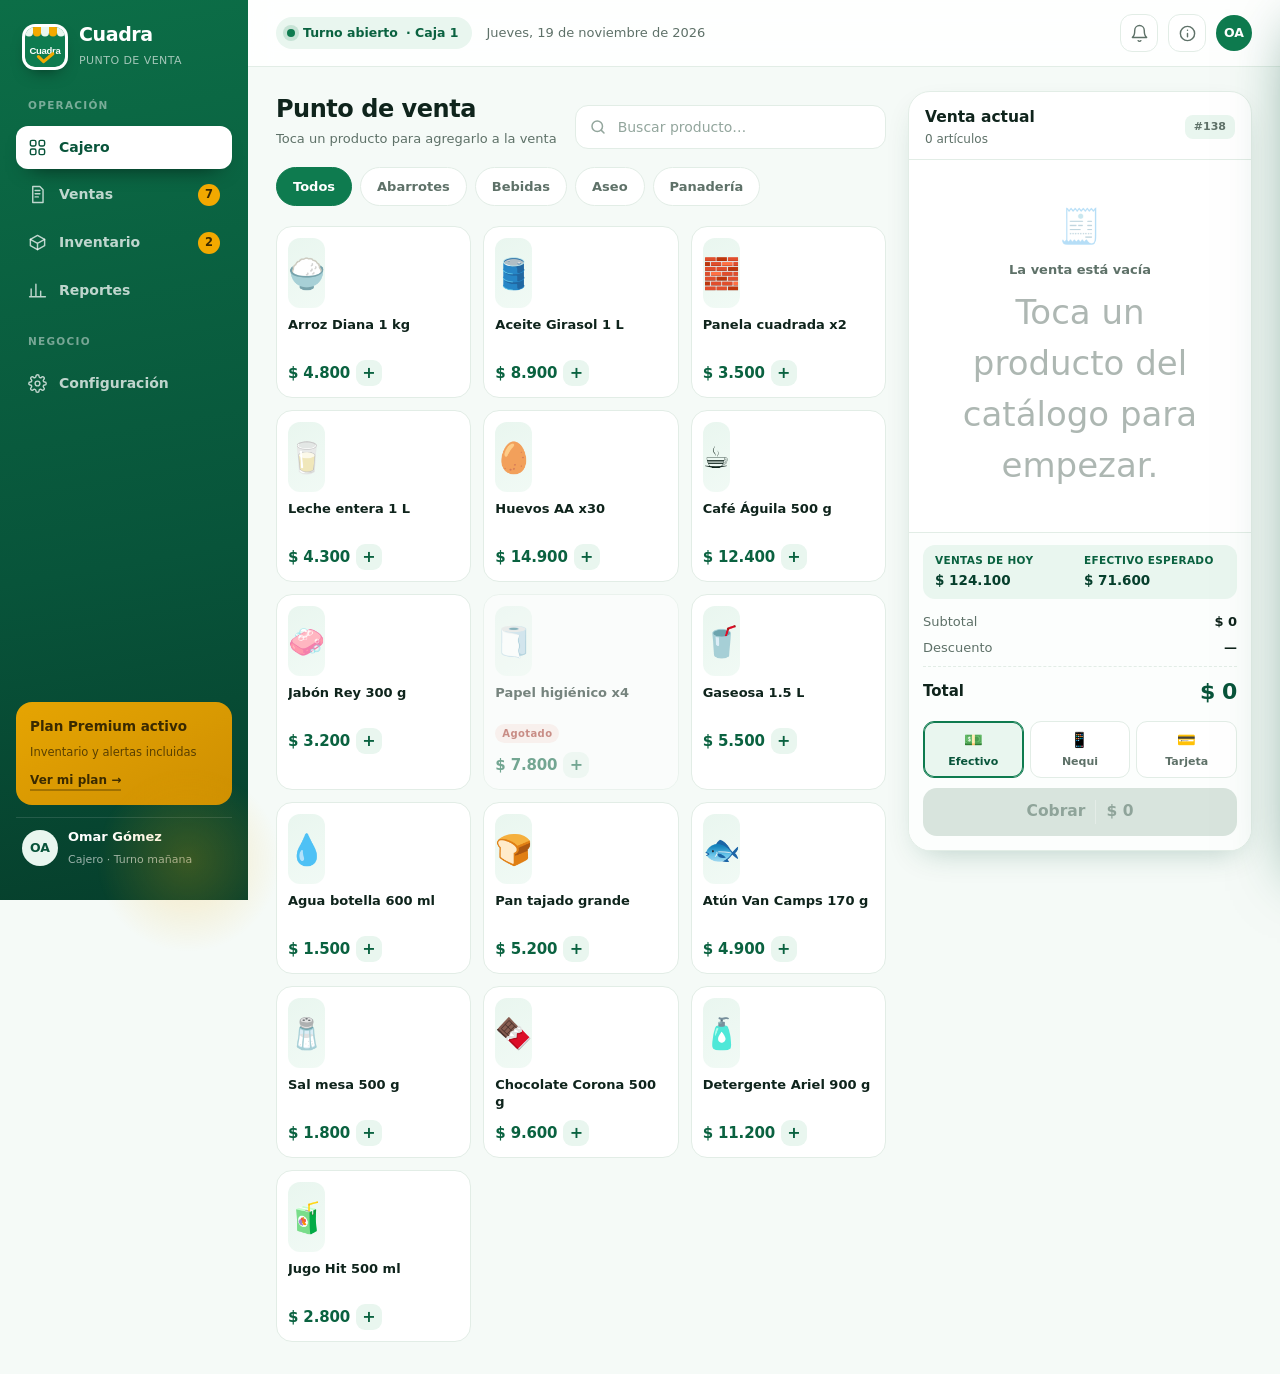
==== commit 029a6976: "Convierte el cajero en app con vistas navegables" ====
--- a/cajero.html
+++ b/cajero.html
@@ -25,30 +25,31 @@
     <nav class="nav" aria-label="Navegación principal">
       <p class="nav__titulo">Operación</p>
 
-      <a class="nav-item activo" href="cajero.html" aria-current="page">
+      <a class="nav-item activo" href="#cajero" data-ir="cajero">
         <svg viewBox="0 0 24 24" fill="none" stroke="currentColor" stroke-width="1.8" stroke-linecap="round" stroke-linejoin="round"><rect x="3" y="3" width="7" height="7" rx="2"/><rect x="14" y="3" width="7" height="7" rx="2"/><rect x="3" y="14" width="7" height="7" rx="2"/><rect x="14" y="14" width="7" height="7" rx="2"/></svg>
         Cajero
       </a>
 
-      <a class="nav-item" href="#" aria-disabled="true">
+      <a class="nav-item" href="#ventas" data-ir="ventas">
         <svg viewBox="0 0 24 24" fill="none" stroke="currentColor" stroke-width="1.8" stroke-linecap="round" stroke-linejoin="round"><path d="M6 2h9l4 4v16H6z"/><path d="M9 7h6M9 11h6M9 15h4"/></svg>
         Ventas
-        <span class="nav-item__badge">37</span>
-      </a>
-
-      <a class="nav-item" href="#" aria-disabled="true">
+        <span class="nav-item__badge" id="badgeVentas">0</span>
+      </a>
+
+      <a class="nav-item" href="#inventario" data-ir="inventario">
         <svg viewBox="0 0 24 24" fill="none" stroke="currentColor" stroke-width="1.8" stroke-linecap="round" stroke-linejoin="round"><path d="M21 8l-9-5-9 5v8l9 5 9-5z"/><path d="M3 8l9 5 9-5M12 13v8"/></svg>
         Inventario
-      </a>
-
-      <a class="nav-item" href="#" aria-disabled="true">
+        <span class="nav-item__badge" id="badgeInv">0</span>
+      </a>
+
+      <a class="nav-item" href="#reportes" data-ir="reportes">
         <svg viewBox="0 0 24 24" fill="none" stroke="currentColor" stroke-width="1.8" stroke-linecap="round" stroke-linejoin="round"><path d="M4 20V10M10 20V4M16 20v-7M22 20H2"/></svg>
         Reportes
       </a>
 
       <p class="nav__titulo" style="margin-top:18px">Negocio</p>
 
-      <a class="nav-item" href="#" aria-disabled="true">
+      <a class="nav-item" href="#config" data-ir="config">
         <svg viewBox="0 0 24 24" fill="none" stroke="currentColor" stroke-width="1.8" stroke-linecap="round" stroke-linejoin="round"><circle cx="12" cy="12" r="3"/><path d="M19.4 15a1.7 1.7 0 0 0 .3 1.9l.1.1a2 2 0 1 1-2.8 2.8l-.1-.1a1.7 1.7 0 0 0-1.9-.3 1.7 1.7 0 0 0-1 1.5V21a2 2 0 1 1-4 0v-.1a1.7 1.7 0 0 0-1.1-1.5 1.7 1.7 0 0 0-1.9.3l-.1.1a2 2 0 1 1-2.8-2.8l.1-.1a1.7 1.7 0 0 0 .3-1.9 1.7 1.7 0 0 0-1.5-1H3a2 2 0 1 1 0-4h.1A1.7 1.7 0 0 0 4.6 9a1.7 1.7 0 0 0-.3-1.9l-.1-.1a2 2 0 1 1 2.8-2.8l.1.1a1.7 1.7 0 0 0 1.9.3H9a1.7 1.7 0 0 0 1-1.5V3a2 2 0 1 1 4 0v.1a1.7 1.7 0 0 0 1 1.5 1.7 1.7 0 0 0 1.9-.3l.1-.1a2 2 0 1 1 2.8 2.8l-.1.1a1.7 1.7 0 0 0-.3 1.9V9a1.7 1.7 0 0 0 1.5 1H21a2 2 0 1 1 0 4h-.1a1.7 1.7 0 0 0-1.5 1z"/></svg>
         Configuración
       </a>
@@ -83,7 +84,7 @@
       <span class="topbar__fecha">Jueves, 19 de noviembre de 2026</span>
 
       <div class="topbar__acciones">
-        <button class="icono-btn" type="button" aria-label="Notificaciones">
+        <button class="icono-btn" type="button" aria-label="Notificaciones" data-ir="inventario">
           <svg viewBox="0 0 24 24" fill="none" stroke="currentColor" stroke-width="1.8" stroke-linecap="round" stroke-linejoin="round"><path d="M18 8a6 6 0 1 0-12 0c0 7-3 9-3 9h18s-3-2-3-9"/><path d="M13.7 21a2 2 0 0 1-3.4 0"/></svg>
         </button>
         <a class="icono-btn icono-btn--info" href="nosotros.html" aria-label="Ver la página del producto">
@@ -93,83 +94,248 @@
       </div>
     </header>
 
-    <div class="pos-grid">
-
-      <!-- ---------- Catálogo ---------- -->
-      <section class="catalogo" aria-label="Catálogo de productos">
-        <div class="catalogo__cab">
-          <div>
-            <h1>Punto de venta</h1>
-            <p class="muted">Toca un producto para agregarlo a la venta</p>
-          </div>
+    <!-- ---------- VISTA: CAJERO ---------- -->
+    <section class="vista activa" id="vista-cajero">
+      <div class="pos-grid">
+
+        <div class="catalogo" aria-label="Catálogo de productos">
+          <div class="catalogo__cab">
+            <div>
+              <h1>Punto de venta</h1>
+              <p class="muted">Toca un producto para agregarlo a la venta</p>
+            </div>
+            <div class="buscador">
+              <svg viewBox="0 0 24 24" fill="none" stroke="currentColor" stroke-width="2" stroke-linecap="round"><circle cx="11" cy="11" r="7"/><path d="m20 20-3.5-3.5"/></svg>
+              <input id="buscar" type="search" placeholder="Buscar producto…" aria-label="Buscar producto">
+            </div>
+          </div>
+
+          <div class="chips" id="chips" role="tablist" aria-label="Categorías"></div>
+          <div class="productos" id="productos"></div>
+        </div>
+
+        <aside class="ticket" id="ticket" aria-label="Venta actual">
+          <div class="ticket__cab">
+            <div>
+              <h2>Venta actual</h2>
+              <p id="cantidadItems">0 artículos</p>
+            </div>
+            <span class="ticket__folio" id="folio">#124</span>
+            <button class="icono-btn ticket__cerrar" id="cerrarTicket" type="button" aria-label="Cerrar">
+              <svg viewBox="0 0 24 24" fill="none" stroke="currentColor" stroke-width="2" stroke-linecap="round"><path d="M18 6 6 18M6 6l12 12"/></svg>
+            </button>
+          </div>
+
+          <div class="ticket__items" id="items"></div>
+
+          <div class="ticket__pie">
+            <div class="resumen-turno">
+              <div><span>Ventas de hoy</span><b id="ventasHoy">$0</b></div>
+              <div><span>Efectivo esperado</span><b id="efectivoHoy">$0</b></div>
+            </div>
+
+            <div class="fila"><span>Subtotal</span><b id="subtotal">$0</b></div>
+            <div class="fila"><span>Descuento</span><b>—</b></div>
+            <div class="fila fila--total"><span>Total</span><b id="total">$0</b></div>
+
+            <div class="pagos" role="group" aria-label="Método de pago">
+              <button class="pago activo" type="button" data-pago="Efectivo"><em>💵</em> Efectivo</button>
+              <button class="pago" type="button" data-pago="Nequi"><em>📱</em> Nequi</button>
+              <button class="pago" type="button" data-pago="Tarjeta"><em>💳</em> Tarjeta</button>
+            </div>
+
+            <button class="btn-cobrar" id="cobrar" type="button">
+              Cobrar <span id="cobrarTotal">$0</span>
+            </button>
+          </div>
+        </aside>
+
+      </div>
+    </section>
+
+    <!-- ---------- VISTA: VENTAS ---------- -->
+    <section class="vista panel-vista" id="vista-ventas">
+      <div class="vista-cab">
+        <div>
+          <h1>Ventas</h1>
+          <p class="muted">Historial de transacciones del negocio</p>
+        </div>
+        <div class="acciones">
           <div class="buscador">
             <svg viewBox="0 0 24 24" fill="none" stroke="currentColor" stroke-width="2" stroke-linecap="round"><circle cx="11" cy="11" r="7"/><path d="m20 20-3.5-3.5"/></svg>
-            <input id="buscar" type="search" placeholder="Buscar producto…" aria-label="Buscar producto">
-          </div>
-        </div>
-
-        <div class="chips" id="chips" role="tablist" aria-label="Categorías"></div>
-        <div class="productos" id="productos"></div>
-      </section>
-
-      <!-- ---------- Ticket ---------- -->
-      <aside class="ticket" id="ticket" aria-label="Venta actual">
-        <div class="ticket__cab">
-          <div>
-            <h2>Venta actual</h2>
-            <p id="cantidadItems">0 artículos</p>
-          </div>
-          <span class="ticket__folio" id="folio">#124</span>
-          <button class="icono-btn ticket__cerrar" id="cerrarTicket" type="button" aria-label="Cerrar">
-            <svg viewBox="0 0 24 24" fill="none" stroke="currentColor" stroke-width="2" stroke-linecap="round"><path d="M18 6 6 18M6 6l12 12"/></svg>
-          </button>
-        </div>
-
-        <div class="ticket__items" id="items"></div>
-
-        <div class="ticket__pie">
-          <div class="resumen-turno">
-            <div><span>Ventas de hoy</span><b>$248.500</b></div>
-            <div><span>Efectivo esperado</span><b>$198.500</b></div>
-          </div>
-
-          <div class="fila"><span>Subtotal</span><b id="subtotal">$0</b></div>
-          <div class="fila"><span>Descuento</span><b>—</b></div>
-          <div class="fila fila--total"><span>Total</span><b id="total">$0</b></div>
-
-          <div class="pagos" role="group" aria-label="Método de pago">
-            <button class="pago activo" type="button" data-pago="Efectivo"><em>💵</em> Efectivo</button>
-            <button class="pago" type="button" data-pago="Nequi"><em>📱</em> Nequi</button>
-            <button class="pago" type="button" data-pago="Tarjeta"><em>💳</em> Tarjeta</button>
-          </div>
-
-          <button class="btn-cobrar" id="cobrar" type="button">
-            Cobrar <span id="cobrarTotal">$0</span>
-          </button>
-        </div>
-      </aside>
-
-    </div>
+            <input id="buscarVenta" type="search" placeholder="Buscar por folio o producto…" aria-label="Buscar venta">
+          </div>
+          <button class="btn btn-primary" type="button" data-ir="cajero">+ Nueva venta</button>
+        </div>
+      </div>
+
+      <div class="kpis" id="kpisVentas"></div>
+
+      <div class="chips" id="chipsVentas" role="tablist" aria-label="Periodo">
+        <button class="chip activo" data-periodo="hoy">Hoy</button>
+        <button class="chip" data-periodo="semana">Últimos 7 días</button>
+        <button class="chip" data-periodo="todas">Todas</button>
+        <button class="chip" data-periodo="anuladas">Anuladas</button>
+      </div>
+
+      <div class="lista">
+        <div class="lista__cab">
+          <span>Folio y fecha</span>
+          <span style="margin-left:auto">Método · Total · Estado</span>
+        </div>
+        <div id="listaVentas"></div>
+      </div>
+    </section>
+
+    <!-- ---------- VISTA: INVENTARIO ---------- -->
+    <section class="vista panel-vista" id="vista-inventario">
+      <div class="vista-cab">
+        <div>
+          <h1>Inventario</h1>
+          <p class="muted">Existencias, precios y alertas de reposición</p>
+        </div>
+        <div class="acciones">
+          <div class="buscador">
+            <svg viewBox="0 0 24 24" fill="none" stroke="currentColor" stroke-width="2" stroke-linecap="round"><circle cx="11" cy="11" r="7"/><path d="m20 20-3.5-3.5"/></svg>
+            <input id="buscarInv" type="search" placeholder="Buscar por nombre o SKU…" aria-label="Buscar producto">
+          </div>
+          <button class="btn btn-primary" type="button" id="nuevoProducto">+ Producto</button>
+        </div>
+      </div>
+
+      <div class="kpis" id="kpisInv"></div>
+
+      <div class="chips" id="chipsInv" role="tablist" aria-label="Categorías">
+        <button class="chip activo" data-cat="Todos">Todos</button>
+        <button class="chip" data-cat="Abarrotes">Abarrotes</button>
+        <button class="chip" data-cat="Bebidas">Bebidas</button>
+        <button class="chip" data-cat="Aseo">Aseo</button>
+        <button class="chip" data-cat="Panadería">Panadería</button>
+        <button class="chip" id="soloAlertas" aria-pressed="false">⚠ Solo alertas</button>
+      </div>
+
+      <div class="lista">
+        <div class="lista__cab">
+          <span>Producto</span>
+          <span style="margin-left:auto">Precio · Stock · Estado</span>
+        </div>
+        <div id="listaInv"></div>
+      </div>
+    </section>
+
+    <!-- ---------- VISTA: REPORTES ---------- -->
+    <section class="vista panel-vista" id="vista-reportes">
+      <div class="vista-cab">
+        <div>
+          <h1>Reportes</h1>
+          <p class="muted">Resumen de los últimos 7 días</p>
+        </div>
+      </div>
+
+      <div class="kpis" id="kpisReportes"></div>
+
+      <div class="rejilla-reportes">
+        <div class="tarjeta-panel">
+          <h3>Ventas por día</h3>
+          <div class="barras" id="barrasDias"></div>
+        </div>
+
+        <div class="tarjeta-panel">
+          <h3>Métodos de pago</h3>
+          <div id="metodosPago"></div>
+        </div>
+
+        <div class="tarjeta-panel">
+          <h3>Productos más vendidos</h3>
+          <div id="topProductos"></div>
+        </div>
+
+        <div class="tarjeta-panel">
+          <h3>Cuadre de hoy</h3>
+          <div id="cuadreHoy"></div>
+        </div>
+      </div>
+    </section>
+
+    <!-- ---------- VISTA: CONFIGURACIÓN ---------- -->
+    <section class="vista panel-vista" id="vista-config">
+      <div class="vista-cab">
+        <div>
+          <h1>Configuración</h1>
+          <p class="muted">Datos del negocio y preferencias</p>
+        </div>
+      </div>
+
+      <form class="tarjeta-panel" id="formConfig" style="max-width:640px">
+        <div class="grid-2">
+          <div class="campo">
+            <label for="cfgNegocio">Nombre del negocio</label>
+            <input id="cfgNegocio" type="text" autocomplete="organization">
+          </div>
+          <div class="campo">
+            <label for="cfgNit">NIT</label>
+            <input id="cfgNit" type="text">
+          </div>
+          <div class="campo">
+            <label for="cfgTelefono">Teléfono / WhatsApp</label>
+            <input id="cfgTelefono" type="tel">
+          </div>
+          <div class="campo">
+            <label for="cfgDireccion">Dirección</label>
+            <input id="cfgDireccion" type="text">
+          </div>
+        </div>
+
+        <div class="preferencias">
+          <div class="pref">
+            <div>
+              <b>Alertas de stock bajo</b>
+              <span>Avisar cuando un producto llegue al mínimo</span>
+            </div>
+            <button type="button" class="switch" data-switch="alertas" aria-checked="true" aria-label="Alertas de stock bajo"></button>
+          </div>
+
+          <div class="pref">
+            <div>
+              <b>Resumen diario</b>
+              <span>Enviar el cuadre de caja al cerrar el turno</span>
+            </div>
+            <button type="button" class="switch" data-switch="resumen" aria-checked="true" aria-label="Resumen diario"></button>
+          </div>
+
+          <div class="pref">
+            <div>
+              <b>Modo sin conexión</b>
+              <span>Guardar las ventas en el dispositivo cuando no haya internet</span>
+            </div>
+            <button type="button" class="switch" data-switch="offline" aria-checked="true" aria-label="Modo sin conexión"></button>
+          </div>
+        </div>
+
+        <button class="btn btn-primary" type="submit">Guardar cambios</button>
+      </form>
+    </section>
+
   </main>
 </div>
 
 <!-- ================= NAVEGACIÓN MÓVIL ================= -->
 <nav class="bottom-nav" aria-label="Navegación móvil">
-  <a class="activo" href="cajero.html">
+  <a class="activo" href="#cajero" data-ir="cajero">
     <svg viewBox="0 0 24 24" fill="none" stroke="currentColor" stroke-width="1.8" stroke-linecap="round" stroke-linejoin="round"><rect x="3" y="3" width="7" height="7" rx="2"/><rect x="14" y="3" width="7" height="7" rx="2"/><rect x="3" y="14" width="7" height="7" rx="2"/><rect x="14" y="14" width="7" height="7" rx="2"/></svg>
     Cajero
   </a>
-  <a href="#">
+  <a href="#ventas" data-ir="ventas">
     <svg viewBox="0 0 24 24" fill="none" stroke="currentColor" stroke-width="1.8" stroke-linecap="round" stroke-linejoin="round"><path d="M6 2h9l4 4v16H6z"/><path d="M9 7h6M9 11h6M9 15h4"/></svg>
     Ventas
   </a>
-  <a href="#">
+  <a href="#inventario" data-ir="inventario">
     <svg viewBox="0 0 24 24" fill="none" stroke="currentColor" stroke-width="1.8" stroke-linecap="round" stroke-linejoin="round"><path d="M21 8l-9-5-9 5v8l9 5 9-5z"/><path d="M3 8l9 5 9-5M12 13v8"/></svg>
     Inventario
   </a>
-  <a href="nosotros.html">
-    <svg viewBox="0 0 24 24" fill="none" stroke="currentColor" stroke-width="1.8" stroke-linecap="round" stroke-linejoin="round"><circle cx="12" cy="8" r="4"/><path d="M4 21v-1a6 6 0 0 1 6-6h4a6 6 0 0 1 6 6v1"/></svg>
-    Nosotros
+  <a href="#reportes" data-ir="reportes">
+    <svg viewBox="0 0 24 24" fill="none" stroke="currentColor" stroke-width="1.8" stroke-linecap="round" stroke-linejoin="round"><path d="M4 20V10M10 20V4M16 20v-7M22 20H2"/></svg>
+    Reportes
   </a>
 </nav>
 
@@ -215,6 +381,78 @@
   </div>
 </div>
 
+<!-- ================= DETALLE DE VENTA ================= -->
+<div class="drawer" id="drawerVenta" aria-hidden="true">
+  <div class="drawer__fondo" data-cerrar-drawer></div>
+  <aside class="drawer__caja" role="dialog" aria-modal="true" aria-labelledby="dvTitulo">
+    <header class="drawer__cab">
+      <div>
+        <h2 id="dvTitulo">Venta</h2>
+        <p id="dvFecha">—</p>
+      </div>
+      <button class="icono-btn" type="button" data-cerrar-drawer aria-label="Cerrar">
+        <svg viewBox="0 0 24 24" fill="none" stroke="currentColor" stroke-width="2" stroke-linecap="round"><path d="M18 6 6 18M6 6l12 12"/></svg>
+      </button>
+    </header>
+
+    <div class="drawer__cuerpo" id="dvItems"></div>
+
+    <footer class="drawer__pie">
+      <div class="fila fila--total"><span>Total</span><b id="dvTotal">$0</b></div>
+      <button class="btn btn-ghost btn-block" type="button" id="dvAnular">Anular venta</button>
+    </footer>
+  </aside>
+</div>
+
+<!-- ================= MODAL DE PRODUCTO ================= -->
+<div class="modal" id="modalProducto" role="dialog" aria-modal="true" aria-labelledby="mpTitulo">
+  <div class="modal__caja">
+    <h3 id="mpTitulo">Editar producto</h3>
+    <p>Los cambios se guardan en tu inventario.</p>
+
+    <form id="formProducto" style="margin-top:16px">
+      <input type="hidden" id="mpId">
+
+      <div class="campo">
+        <label for="mpNombre">Nombre del producto</label>
+        <input id="mpNombre" type="text" required>
+      </div>
+
+      <div class="grid-2">
+        <div class="campo">
+          <label for="mpPrecio">Precio</label>
+          <input id="mpPrecio" type="number" min="0" step="100" required>
+        </div>
+        <div class="campo">
+          <label for="mpStock">Stock actual</label>
+          <input id="mpStock" type="number" min="0">
+        </div>
+      </div>
+
+      <div class="grid-2">
+        <div class="campo">
+          <label for="mpMin">Stock mínimo</label>
+          <input id="mpMin" type="number" min="0">
+        </div>
+        <div class="campo">
+          <label for="mpCategoria">Categoría</label>
+          <select id="mpCategoria">
+            <option>Abarrotes</option>
+            <option>Bebidas</option>
+            <option>Aseo</option>
+            <option>Panadería</option>
+          </select>
+        </div>
+      </div>
+
+      <div class="modal__acciones">
+        <button class="btn btn-ghost" type="button" data-cerrar-modal>Cancelar</button>
+        <button class="btn btn-primary" type="submit">Guardar</button>
+      </div>
+    </form>
+  </div>
+</div>
+
 <div class="toast" id="toast" role="status" aria-live="polite">
   <svg viewBox="0 0 24 24" fill="none" stroke="currentColor" stroke-width="2.4" stroke-linecap="round" stroke-linejoin="round"><path d="M20 6 9 17l-5-5"/></svg>
   <span>Producto agregado</span>
--- a/assets/app.css
+++ b/assets/app.css
@@ -488,7 +488,13 @@
   border: 1px solid var(--linea); border-radius: 12px;
   font: inherit; font-size: 15px; font-weight: 700; color: var(--tinta);
 }
-.campo input:focus { outline: none; border-color: var(--menta-400); box-shadow: 0 0 0 4px rgba(14, 123, 79, .09); }
+.campo select {
+  width: 100%; height: 46px; padding: 0 12px;
+  border: 1px solid var(--linea); border-radius: 12px;
+  font: inherit; font-size: 14px; font-weight: 600; color: var(--tinta);
+  background: #fff;
+}
+.campo input:focus, .campo select:focus { outline: none; border-color: var(--menta-400); box-shadow: 0 0 0 4px rgba(14, 123, 79, .09); }
 .cambio { display: flex; justify-content: space-between; font-size: 13.5px; padding: 10px 0 0; color: var(--gris); }
 .cambio b { color: var(--verde-700); font-weight: 800; font-size: 15px; }
 .modal__acciones { display: flex; gap: 10px; margin-top: 18px; }
@@ -836,3 +842,238 @@
 @media (prefers-reduced-motion: reduce) {
   *, *::before, *::after { animation-duration: .001ms !important; transition-duration: .001ms !important; }
 }
+
+/* =========================================================
+   VISTAS INTERNAS: ventas · inventario · reportes · config
+   ========================================================= */
+.vista { display: none; }
+.vista.activa { display: block; }
+
+.panel-vista { padding: 24px 28px 40px; }
+
+.vista-cab {
+  display: flex; align-items: flex-end; gap: 16px; flex-wrap: wrap;
+  margin-bottom: 18px;
+}
+.vista-cab h1 { font-size: 24px; font-weight: 800; letter-spacing: -.02em; }
+.vista-cab p { margin-top: 2px; }
+.vista-cab .acciones {
+  margin-left: auto; display: flex; align-items: center; gap: 10px; flex-wrap: wrap;
+}
+
+.kpis { display: grid; grid-template-columns: repeat(4, minmax(0, 1fr)); gap: 12px; margin-bottom: 18px; }
+.kpi {
+  background: #fff; border: 1px solid var(--linea); border-radius: 16px;
+  padding: 14px 16px;
+}
+.kpi > span {
+  display: block; font-size: 11px; font-weight: 800; letter-spacing: .06em;
+  text-transform: uppercase; color: var(--gris);
+}
+.kpi b {
+  display: block; margin-top: 4px;
+  font-size: 22px; font-weight: 800; letter-spacing: -.03em; color: var(--verde-800);
+}
+.kpi small { font-size: 11.5px; color: var(--gris-300); }
+.kpi--alerta b { color: var(--ambar-600); }
+
+.lista { background: #fff; border: 1px solid var(--linea); border-radius: 18px; overflow: hidden; }
+.lista__cab {
+  display: flex; align-items: center; gap: 10px;
+  padding: 12px 15px; border-bottom: 1px solid var(--linea); background: #FCFEFD;
+  font-size: 10.5px; font-weight: 800; letter-spacing: .08em;
+  text-transform: uppercase; color: var(--gris-300);
+}
+
+.item-fila {
+  display: flex; align-items: center; gap: 14px; flex-wrap: wrap;
+  padding: 11px 15px; border-bottom: 1px solid var(--linea);
+  cursor: pointer; transition: background .12s;
+}
+.item-fila:last-child { border-bottom: 0; }
+.item-fila:hover { background: #F7FBF9; }
+.item-fila__ico {
+  width: 40px; height: 40px; border-radius: 11px; flex: none;
+  display: grid; place-items: center; font-size: 18px;
+  background: linear-gradient(150deg, var(--menta), #F3FAF6);
+}
+.item-fila__main { flex: 1 1 170px; min-width: 0; }
+.item-fila__main b {
+  display: block; font-size: 13.5px; font-weight: 700;
+  white-space: nowrap; overflow: hidden; text-overflow: ellipsis;
+}
+.item-fila__main span { font-size: 11.5px; color: var(--gris); }
+.item-fila__meta { flex: 0 0 104px; font-size: 12.5px; color: var(--gris); }
+.item-fila__monto {
+  flex: 0 0 100px; text-align: right;
+  font-size: 13.5px; font-weight: 800; color: var(--verde-800);
+}
+
+.badge {
+  flex: none; display: inline-flex; align-items: center; gap: 5px;
+  padding: 4px 10px; border-radius: 999px;
+  font-size: 10.5px; font-weight: 800; letter-spacing: .02em;
+}
+.badge--ok { background: var(--menta); color: var(--verde-700); }
+.badge--bajo { background: var(--ambar-100); color: #8A5F00; }
+.badge--agotado { background: #FBE9E6; color: #A5352A; }
+.badge--anulada { background: #EFF2F0; color: var(--gris); }
+
+/* Control de stock dentro de la fila */
+.stock {
+  display: inline-flex; align-items: center; gap: 2px; flex: none;
+  background: var(--menta); border-radius: 9px; padding: 3px;
+}
+.stock button {
+  width: 24px; height: 24px; border-radius: 6px;
+  display: grid; place-items: center;
+  font-size: 14px; font-weight: 800; color: var(--verde-700);
+}
+.stock button:hover { background: #fff; }
+.stock b { min-width: 28px; text-align: center; font-size: 12.5px; font-weight: 800; }
+
+/* Producto agotado en el catálogo */
+.producto--agotado { opacity: .55; cursor: not-allowed; }
+.producto--agotado:hover { transform: none; box-shadow: none; }
+.producto__tag {
+  align-self: flex-start; margin-top: -4px;
+  font-size: 10px; font-weight: 800; letter-spacing: .04em;
+  color: #A5352A; background: #FBE9E6; padding: 2px 7px; border-radius: 999px;
+}
+
+/* Panel lateral de detalle de venta */
+.drawer { position: fixed; inset: 0; z-index: 75; pointer-events: none; }
+.drawer__fondo {
+  position: absolute; inset: 0; background: rgba(6, 44, 30, .45);
+  opacity: 0; transition: opacity .22s; backdrop-filter: blur(2px);
+}
+.drawer__caja {
+  position: absolute; top: 0; right: 0; height: 100%;
+  width: min(420px, 94vw); background: #fff;
+  display: flex; flex-direction: column;
+  transform: translateX(102%); transition: transform .28s cubic-bezier(.32,.72,0,1);
+  box-shadow: -20px 0 60px -30px rgba(8, 84, 58, .6);
+}
+.drawer.abierto { pointer-events: auto; }
+.drawer.abierto .drawer__fondo { opacity: 1; }
+.drawer.abierto .drawer__caja { transform: none; }
+
+.drawer__cab {
+  display: flex; align-items: center; gap: 12px;
+  padding: 18px 18px 14px; border-bottom: 1px solid var(--linea);
+}
+.drawer__cab h2 { font-size: 17px; font-weight: 800; }
+.drawer__cab p { font-size: 12px; color: var(--gris); margin-top: 2px; }
+.drawer__cab .icono-btn { margin-left: auto; }
+.drawer__cuerpo { flex: 1; min-height: 0; overflow-y: auto; padding: 12px 16px; }
+.drawer__pie { border-top: 1px solid var(--linea); padding: 14px 16px; background: #FCFEFD; }
+.drawer__pie .btn { margin-top: 12px; }
+
+.dv-linea {
+  display: flex; align-items: center; gap: 12px;
+  padding: 10px 0; border-bottom: 1px dashed var(--linea);
+}
+.dv-linea:last-child { border-bottom: 0; }
+.dv-linea__ico {
+  width: 38px; height: 38px; border-radius: 10px; flex: none;
+  display: grid; place-items: center; font-size: 17px; background: var(--menta);
+}
+.dv-linea__main { flex: 1; min-width: 0; }
+.dv-linea__main b { display: block; font-size: 13px; font-weight: 700; }
+.dv-linea__main span { font-size: 11.5px; color: var(--gris); }
+.dv-linea__total { font-size: 13px; font-weight: 800; color: var(--verde-800); }
+
+/* Reportes */
+.rejilla-reportes { display: grid; grid-template-columns: 1fr 1fr; gap: 14px; }
+.tarjeta-panel {
+  background: #fff; border: 1px solid var(--linea);
+  border-radius: 18px; padding: 18px;
+}
+.tarjeta-panel h3 {
+  font-size: 11px; font-weight: 800; letter-spacing: .08em;
+  text-transform: uppercase; color: var(--gris-300); margin-bottom: 16px;
+}
+.tarjeta-panel + .tarjeta-panel { margin-top: 0; }
+
+.barras { display: flex; align-items: flex-end; gap: 12px; height: 170px; }
+.barra { flex: 1; height: 100%; display: flex; flex-direction: column; align-items: center; justify-content: flex-end; gap: 6px; }
+.barra__valor { font-size: 10.5px; font-weight: 800; color: var(--gris); }
+.barra__col {
+  width: 100%; max-width: 46px; border-radius: 8px 8px 4px 4px;
+  background: linear-gradient(180deg, var(--menta-400), var(--verde));
+  transition: height .4s ease;
+}
+.barra__dia { font-size: 11px; font-weight: 700; color: var(--gris); text-transform: capitalize; }
+
+.metodo { margin-bottom: 16px; }
+.metodo:last-child { margin-bottom: 0; }
+.metodo__cab { display: flex; justify-content: space-between; align-items: baseline; font-size: 13px; }
+.metodo__cab span { font-weight: 700; }
+.metodo__cab b { font-weight: 800; color: var(--verde-800); }
+.metodo__pista { height: 8px; border-radius: 999px; background: var(--menta); margin: 7px 0 5px; overflow: hidden; }
+.metodo__pista span { display: block; height: 100%; border-radius: 999px; background: var(--verde); }
+.metodo small { font-size: 11.5px; color: var(--gris-300); }
+
+.top-item { display: flex; align-items: center; gap: 10px; padding: 8px 0; border-bottom: 1px dashed var(--linea); }
+.top-item:last-child { border-bottom: 0; }
+.top-item__pos {
+  width: 22px; height: 22px; border-radius: 7px; flex: none;
+  display: grid; place-items: center; background: var(--menta);
+  font-size: 11px; font-weight: 800; color: var(--verde-700);
+}
+.top-item__ico { font-size: 17px; }
+.top-item__main { flex: 1; min-width: 0; }
+.top-item__main b { display: block; font-size: 12.5px; font-weight: 700; white-space: nowrap; overflow: hidden; text-overflow: ellipsis; }
+.top-item__main span { font-size: 11px; color: var(--gris); }
+.top-item__total { font-size: 12.5px; font-weight: 800; color: var(--verde-800); }
+
+/* Configuración */
+.grid-2 { display: grid; grid-template-columns: 1fr 1fr; gap: 0 14px; }
+.preferencias { display: flex; flex-direction: column; gap: 2px; margin: 6px 0 22px; }
+.pref {
+  display: flex; align-items: center; gap: 14px;
+  padding: 14px 0; border-top: 1px solid var(--linea);
+}
+.pref b { display: block; font-size: 13.5px; font-weight: 700; }
+.pref span { font-size: 12px; color: var(--gris); }
+.pref .switch { margin-left: auto; }
+
+.switch {
+  position: relative; width: 46px; height: 27px; border-radius: 999px;
+  background: #D9E6DF; transition: background .18s; flex: none; border: 0; cursor: pointer;
+}
+.switch::after {
+  content: ""; position: absolute; top: 3px; left: 3px;
+  width: 21px; height: 21px; border-radius: 50%; background: #fff;
+  box-shadow: 0 1px 3px rgba(0, 0, 0, .22); transition: transform .18s;
+}
+.switch[aria-checked="true"] { background: var(--verde); }
+.switch[aria-checked="true"]::after { transform: translateX(19px); }
+
+.chip-activo, .chip.activo { background: var(--verde); border-color: var(--verde); color: #fff; font-weight: 700; }
+.chip[aria-pressed="true"] { background: var(--verde); border-color: var(--verde); color: #fff; }
+
+@media (max-width: 860px) {
+  .panel-vista { padding: 16px 14px 100px; }
+  .vista-cab h1 { font-size: 20px; }
+  .vista-cab .acciones { width: 100%; }
+  .vista-cab .buscador { flex: 1; max-width: none; }
+  .kpis { grid-template-columns: 1fr 1fr; gap: 10px; }
+  .kpi b { font-size: 19px; }
+  .item-fila { gap: 10px; padding: 10px 12px; }
+  .item-fila__meta { flex: 0 0 auto; order: 4; font-size: 11.5px; }
+  .item-fila__monto { flex: 0 0 auto; order: 3; margin-left: auto; }
+  .rejilla-reportes { grid-template-columns: 1fr; }
+  .grid-2 { grid-template-columns: 1fr; }
+
+  .drawer__caja {
+    top: auto; bottom: 0; height: auto; max-height: 88vh; width: 100%;
+    border-radius: 24px 24px 0 0;
+    transform: translateY(102%);
+  }
+}
+
+@media (max-width: 420px) {
+  .kpis { grid-template-columns: 1fr; }
+  .item-fila__main { flex-basis: 100%; }
+}
